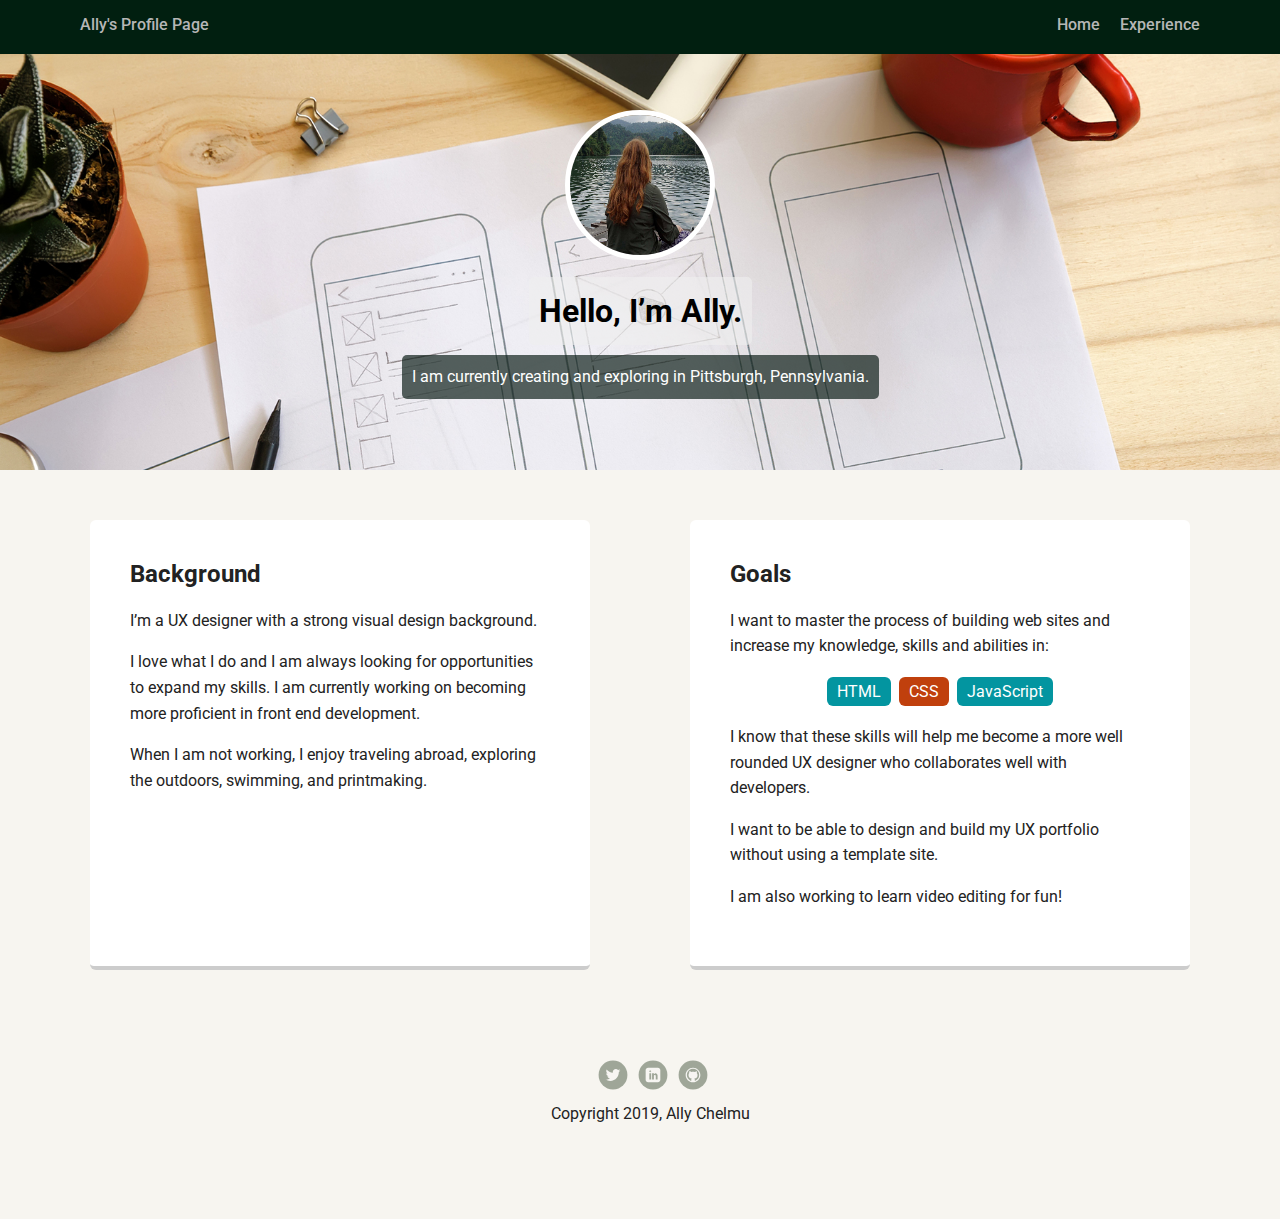
==== index.html @ c44f950e "added files" ====
<!doctype html>
<html lang="en">
<head>
  <meta charset="utf-8">
  <title>Ally's Profile</title>
  <meta name="viewport" content="width=device-width, initial-scale=1.0">
  <link rel="stylesheet" href="styles.css">
  <link href="https://fonts.googleapis.com/css?family=Muli%7CRoboto:400,300,500,700,900" rel="stylesheet"></head>
  <body>

    <div class="main-nav">
        <ul class="nav">
          <li class="name"><a href="index.html">Ally's Profile Page</a></li>
          <li><a href="index.html">Home</a></li>
          <li><a href="experience.html">Experience</a></li>
        </ul>
    </div>

    <header>
      <img src="images/thailandview.jpg" alt="Ally in Thailand" class="profile-image">
      <h1 class="tag name">Hello, I’m Ally.</h1>
      <p class="tag location">I am currently creating and exploring in Pittsburgh, Pennsylvania.</p>
    </header>

    <main class="flex">
      <div class="card">
        <h2>Background</h2>
        <p>I’m a UX designer with a strong visual design background.</p>
        <p>I love what I do and I am always looking for opportunities to expand my skills. I am currently working on becoming more proficient in front end development.  </p>
        <p>When I am not working, I enjoy traveling abroad, exploring the outdoors, swimming, and printmaking.</p>
      </div> 

      <div class="card">
        <h2>Goals</h2>
        <p>I want to master the process of building web sites and increase my knowledge, skills and abilities in:</p>
        <ul class="skills">
          <li>HTML</li>
          <li>CSS</li>
          <li>JavaScript</li>
         
        </ul>
        <p>I know that these skills will help me become a more well rounded UX designer who collaborates well with developers. </p>
        <p>I want to be able to design and build my UX portfolio without using a template site.</p>
        <p>I am also working to learn video editing for fun!</p>
      </div> 

    </main>
    <footer>
      <ul>
        <li><a href="https://twitter.com/allymcgraw" class="social twitter">Twitter</a></li>
        <li><a href="https://www.linkedin.com/in/allison-chelmu/" class="social linkedin">LinkedIn</a></li>
        <li><a href="https://github.com/allymu" class="social github">Github</a></li>
      </ul>
      <p class="copyright">Copyright 2019, Ally Chelmu</p>
    </footer>
  </body>
  </html>
---- styles.css ----
/* Global Layout Set-up */
* { 
  box-sizing: border-box;
}
  
body {
  margin: 0;
  padding: 0;
  text-align: center;
  font-family: 'Roboto', sans-serif;
  color: #222;
  background: #f7f5f0;
}
/* Link Styles */

a {
  text-decoration: none;
  font-weight: 500;
  font-stretch: semi-expanded;
  color: rgb(182, 182, 182);
}
a:hover {
  color: #a8a8c2;
  font-stretch: semi-expanded;
  font-weight: 600;
}

/* Section Styles */

.main-nav {
  width: 100%;
  background: #011f10;
  min-height: 30px;
  padding: 10px;
  position: fixed;
  text-align: center;
}
.nav {
  display: flex;
  justify-content: space-around;
  font-weight: 700;
  list-style-type: none;
  margin: 0 auto;
  padding: 0;
}

.nav .name {
    display: block;
    margin-right: auto;
    color: white;
}
.nav li {
  padding: 5px 10px 10px 10px;
}
.nav a {
  transition: all .5s;
}
.nav a:hover {
  color: white
}

header {
  text-align: center;
  background: url('images/sketches.jpg') no-repeat top center ;
  background-size: cover;
  overflow: hidden;
  padding-top: 60px;
}
header {
  line-height: 1.5;
}
header .profile-image {
  margin-top: 50px;
  width: 150px;
  height: 150px;
  border-radius: 50%;
  border: 5px solid white;
  transition: all .5s;
}
header .profile-image:hover {
  transform: scale(1.2) rotate(5deg);
}
.tag {
  background-color: #efefef9c;
  color: black;
  padding: 10px;
  border-radius: 5px;
  display: table;
  margin: 10px auto;
} 
.location {
  background-color: rgba(9, 27, 20, 0.678) ;
  color: #fff;
}
.card {
  margin: 30px;
  padding: 20px 40px 40px;
  max-width: 500px;
  text-align: left;
  background: #fff;
  border-bottom: 4px solid #ccc;
  border-radius: 6px;
  transition: all .5s;
}
.card:hover {
  border-color:#011f10;
}

ul.skills {
  padding: 0;
  text-align: center;
}

.skills li {
  border-radius: 6px;
  display: inline-block;
  background: #c0400d;
  color: white;
  padding: 5px 10px;
  margin: 2px;
}

.skills li:nth-child(odd) {
  background: #0395a0;
}

footer {
  width: 100%;
  min-height: 30px;
  padding: 20px 0 40px 20px;
}

footer .copyright {
  top: -8px;
  font-size: .75em;
}

footer ul {
  list-style-type: none;
  margin: 0;
  padding: 0;
}

footer ul li {
  display: inline-block;
}

a.social {
  display: inline-block;
  text-indent: -9999px;
  margin-left: 5px;
  width: 30px;
  height: 30px;
  background-size: 30px 30px;
  opacity: .4;
  transition: all .5s;
}
a.twitter {
  background-image: url(images/twitter.svg);
}
a.linkedin {
  background-image: url(images/linkedin.svg);
}
a.github {
  background-image: url(images/github.svg);
}
a.social:hover {
  opacity: 1;
}
.clearfix {
  clear: both;
}

/* Styles for larger screens */
@media screen and (min-width: 720px) {
  
  .flex {
      display: -ms-flexbox;      /* TWEENER - IE 10 */
      display: flex; 
      max-width: 1200px;
      -ms-flex-pack: distribute;
      justify-content: space-around;
      margin: 0 auto;
  }

  header {
    min-height: 470px;
  }

  .nav {
    max-width: 1200px;
    padding: 0 30px;
  }


  main {
    padding-top: 20px;
  }

  main p {
    line-height: 1.6em;
  }

  footer {
    font-size: 1.3em;
    max-width: 1200px;
    margin: 40px auto;
  }

}
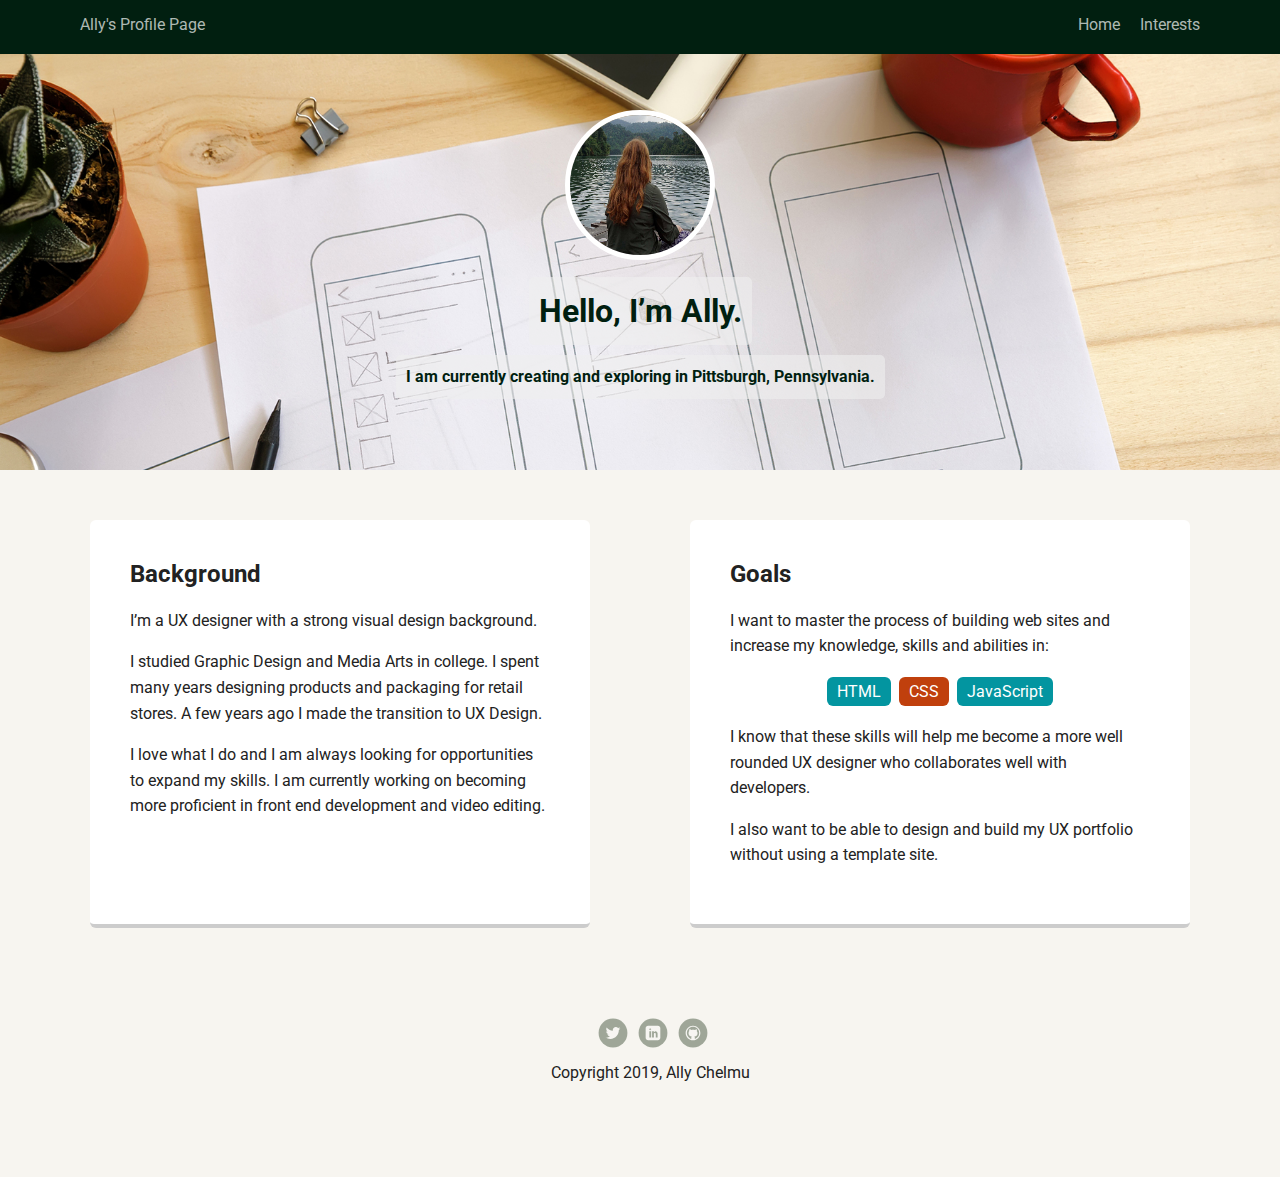
==== commit 50ff5c98: "changed to interests" ====
--- a/index.html
+++ b/index.html
@@ -12,7 +12,7 @@
         <ul class="nav">
           <li class="name"><a href="index.html">Ally's Profile Page</a></li>
           <li><a href="index.html">Home</a></li>
-          <li><a href="experience.html">Experience</a></li>
+          <li><a href="interests.html">Interests</a></li>
         </ul>
     </div>
 
@@ -23,14 +23,16 @@
     </header>
 
     <main class="flex">
-      <div class="card">
+      <section class="card">
         <h2>Background</h2>
         <p>I’m a UX designer with a strong visual design background.</p>
-        <p>I love what I do and I am always looking for opportunities to expand my skills. I am currently working on becoming more proficient in front end development.  </p>
-        <p>When I am not working, I enjoy traveling abroad, exploring the outdoors, swimming, and printmaking.</p>
-      </div> 
+        <p>I studied Graphic Design and Media Arts in college. I spent many years designing products and packaging for retail stores. A few years ago I made the transition to UX Design.</p>
+        <p>I love what I do and I am always looking for opportunities to expand my skills. I am currently working on becoming more proficient in front end development and video editing.  </p>
+      
+        </ul>
+      </section> 
 
-      <div class="card">
+      <section class="card">
         <h2>Goals</h2>
         <p>I want to master the process of building web sites and increase my knowledge, skills and abilities in:</p>
         <ul class="skills">
@@ -40,9 +42,9 @@
          
         </ul>
         <p>I know that these skills will help me become a more well rounded UX designer who collaborates well with developers. </p>
-        <p>I want to be able to design and build my UX portfolio without using a template site.</p>
-        <p>I am also working to learn video editing for fun!</p>
-      </div> 
+        <p>I also want to be able to design and build my UX portfolio without using a template site.</p>
+      
+      </section> 
 
     </main>
     <footer>
--- a/styles.css
+++ b/styles.css
@@ -15,14 +15,13 @@
 
 a {
   text-decoration: none;
-  font-weight: 500;
-  font-stretch: semi-expanded;
-  color: rgb(182, 182, 182);
+font-weight: lighter;  
+color: rgba(255, 255, 255, 0.692);
 }
 a:hover {
-  color: #a8a8c2;
-  font-stretch: semi-expanded;
-  font-weight: 600;
+  color: #white;
+  font-weight: normal;  
+  
 }
 
 /* Section Styles */
@@ -82,15 +81,16 @@
 }
 .tag {
   background-color: #efefef9c;
-  color: black;
+  color: #011f10;
   padding: 10px;
   border-radius: 5px;
   display: table;
   margin: 10px auto;
 } 
 .location {
-  background-color: rgba(9, 27, 20, 0.678) ;
-  color: #fff;
+  background-color: #efefef9c;
+  color: #011f10;
+  font-weight: bold
 }
 .card {
   margin: 30px;
@@ -122,6 +122,24 @@
 
 .skills li:nth-child(odd) {
   background: #0395a0;
+}
+
+ul.interests {
+  padding: 0;
+  text-align: center;
+}
+
+.interests li {
+  border-radius: 6px;
+  display: inline-block;
+  background: #011f10;
+  color: white;
+  padding: 5px 10px;
+  margin: 2px;
+}
+
+.interests li:nth-child(odd) {
+  background: #083d27;
 }
 
 footer {
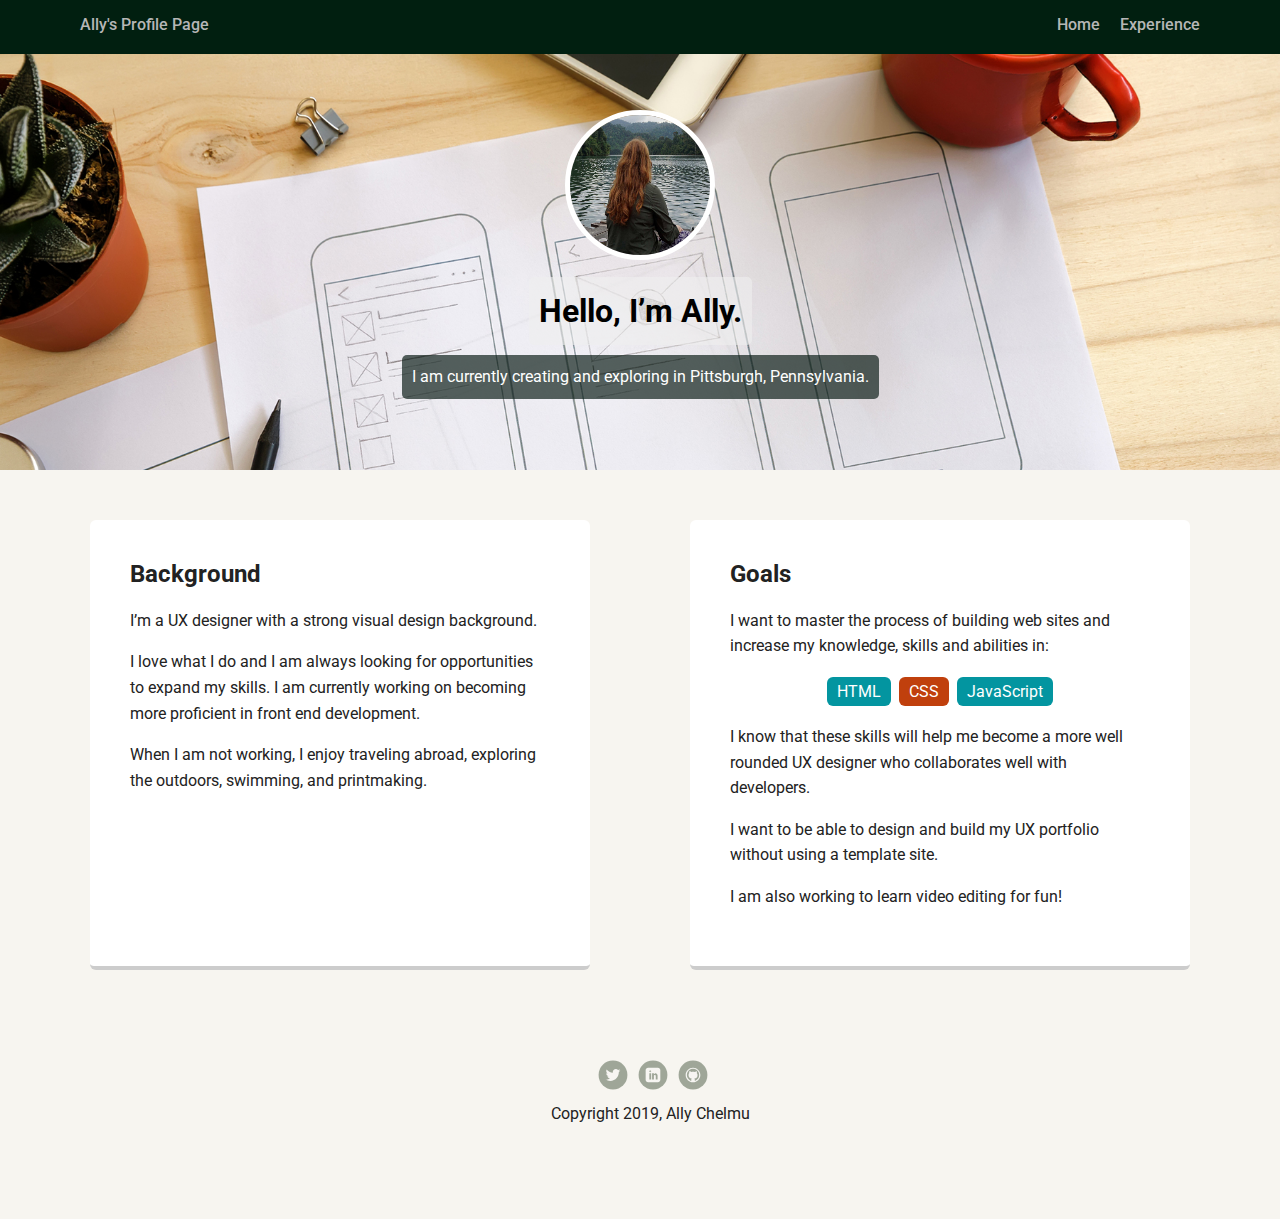
==== commit 91ffb888: "Revert "changed to interests"" ====
--- a/index.html
+++ b/index.html
@@ -12,7 +12,7 @@
         <ul class="nav">
           <li class="name"><a href="index.html">Ally's Profile Page</a></li>
           <li><a href="index.html">Home</a></li>
-          <li><a href="interests.html">Interests</a></li>
+          <li><a href="experience.html">Experience</a></li>
         </ul>
     </div>
 
@@ -23,16 +23,14 @@
     </header>
 
     <main class="flex">
-      <section class="card">
+      <div class="card">
         <h2>Background</h2>
         <p>I’m a UX designer with a strong visual design background.</p>
-        <p>I studied Graphic Design and Media Arts in college. I spent many years designing products and packaging for retail stores. A few years ago I made the transition to UX Design.</p>
-        <p>I love what I do and I am always looking for opportunities to expand my skills. I am currently working on becoming more proficient in front end development and video editing.  </p>
-      
-        </ul>
-      </section> 
+        <p>I love what I do and I am always looking for opportunities to expand my skills. I am currently working on becoming more proficient in front end development.  </p>
+        <p>When I am not working, I enjoy traveling abroad, exploring the outdoors, swimming, and printmaking.</p>
+      </div> 
 
-      <section class="card">
+      <div class="card">
         <h2>Goals</h2>
         <p>I want to master the process of building web sites and increase my knowledge, skills and abilities in:</p>
         <ul class="skills">
@@ -42,9 +40,9 @@
          
         </ul>
         <p>I know that these skills will help me become a more well rounded UX designer who collaborates well with developers. </p>
-        <p>I also want to be able to design and build my UX portfolio without using a template site.</p>
-      
-      </section> 
+        <p>I want to be able to design and build my UX portfolio without using a template site.</p>
+        <p>I am also working to learn video editing for fun!</p>
+      </div> 
 
     </main>
     <footer>
--- a/styles.css
+++ b/styles.css
@@ -15,13 +15,14 @@
 
 a {
   text-decoration: none;
-font-weight: lighter;  
-color: rgba(255, 255, 255, 0.692);
+  font-weight: 500;
+  font-stretch: semi-expanded;
+  color: rgb(182, 182, 182);
 }
 a:hover {
-  color: #white;
-  font-weight: normal;  
-  
+  color: #a8a8c2;
+  font-stretch: semi-expanded;
+  font-weight: 600;
 }
 
 /* Section Styles */
@@ -81,16 +82,15 @@
 }
 .tag {
   background-color: #efefef9c;
-  color: #011f10;
+  color: black;
   padding: 10px;
   border-radius: 5px;
   display: table;
   margin: 10px auto;
 } 
 .location {
-  background-color: #efefef9c;
-  color: #011f10;
-  font-weight: bold
+  background-color: rgba(9, 27, 20, 0.678) ;
+  color: #fff;
 }
 .card {
   margin: 30px;
@@ -122,24 +122,6 @@
 
 .skills li:nth-child(odd) {
   background: #0395a0;
-}
-
-ul.interests {
-  padding: 0;
-  text-align: center;
-}
-
-.interests li {
-  border-radius: 6px;
-  display: inline-block;
-  background: #011f10;
-  color: white;
-  padding: 5px 10px;
-  margin: 2px;
-}
-
-.interests li:nth-child(odd) {
-  background: #083d27;
 }
 
 footer {
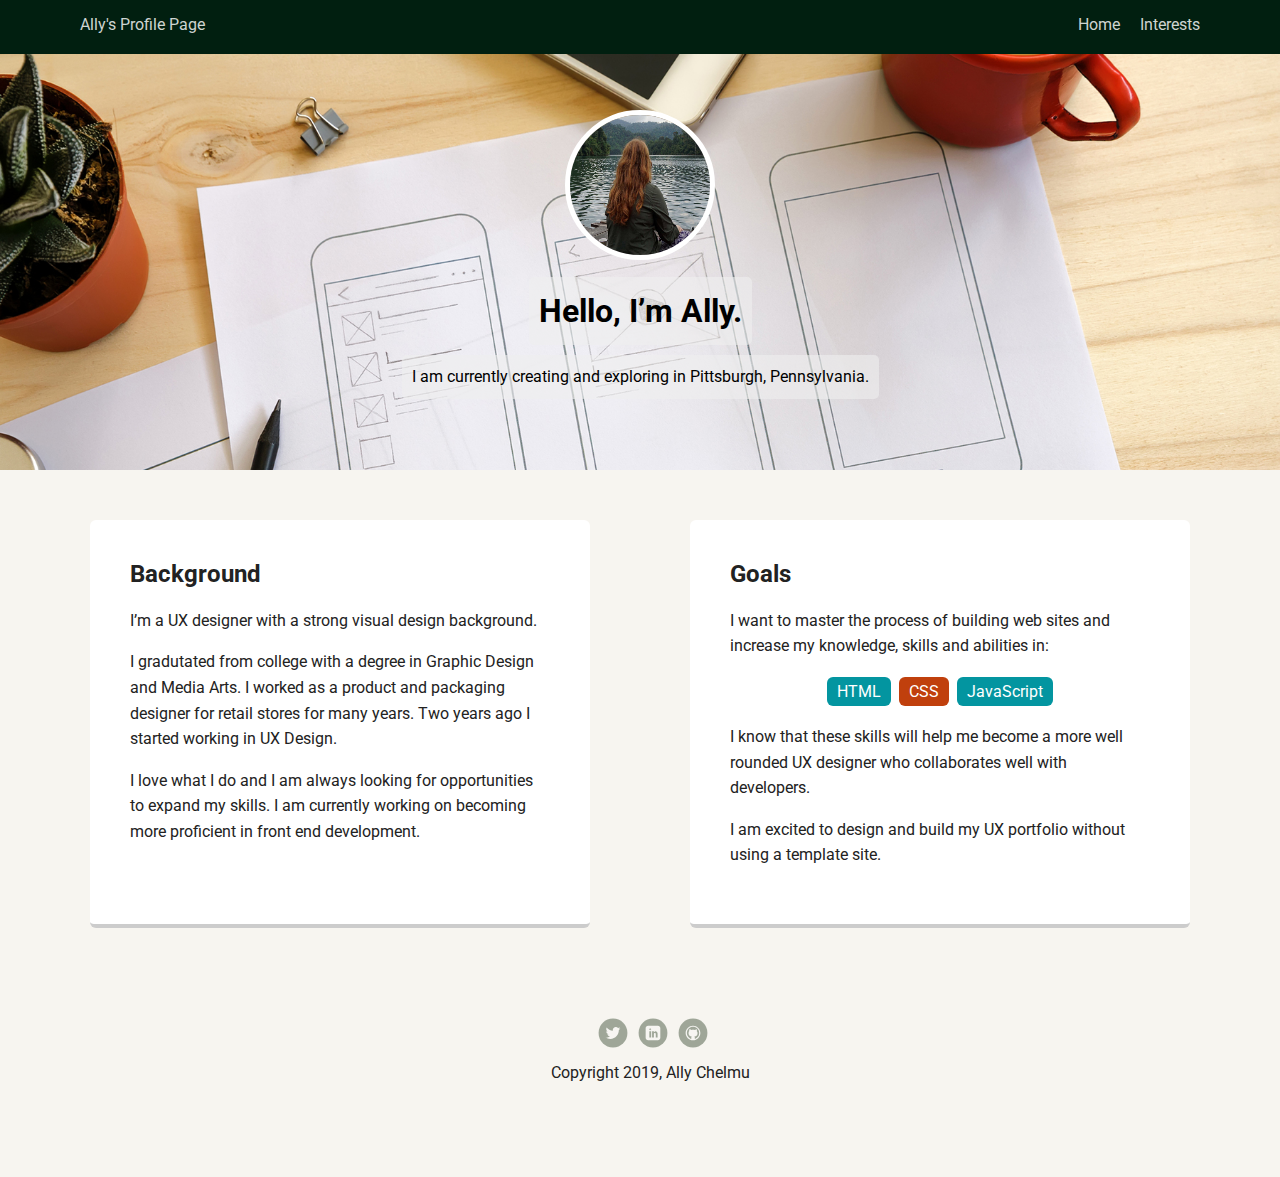
==== commit aae0e04e: "new changes in css and interests page" ====
--- a/index.html
+++ b/index.html
@@ -8,13 +8,13 @@
   <link href="https://fonts.googleapis.com/css?family=Muli%7CRoboto:400,300,500,700,900" rel="stylesheet"></head>
   <body>
 
-    <div class="main-nav">
+    <nav class="main-nav">
         <ul class="nav">
           <li class="name"><a href="index.html">Ally's Profile Page</a></li>
           <li><a href="index.html">Home</a></li>
-          <li><a href="experience.html">Experience</a></li>
+          <li><a href="interests.html">Interests</a></li>
         </ul>
-    </div>
+      </nav>
 
     <header>
       <img src="images/thailandview.jpg" alt="Ally in Thailand" class="profile-image">
@@ -23,26 +23,25 @@
     </header>
 
     <main class="flex">
-      <div class="card">
+
+      <section class="card">
         <h2>Background</h2>
         <p>I’m a UX designer with a strong visual design background.</p>
+        <p>I gradutated from college with a degree in Graphic Design and Media Arts.  I worked as a product and packaging designer for retail stores for many years.  Two years ago I started working in UX Design.</p>
         <p>I love what I do and I am always looking for opportunities to expand my skills. I am currently working on becoming more proficient in front end development.  </p>
-        <p>When I am not working, I enjoy traveling abroad, exploring the outdoors, swimming, and printmaking.</p>
-      </div> 
+      </section> 
 
-      <div class="card">
+      <section class="card">
         <h2>Goals</h2>
         <p>I want to master the process of building web sites and increase my knowledge, skills and abilities in:</p>
         <ul class="skills">
           <li>HTML</li>
           <li>CSS</li>
           <li>JavaScript</li>
-         
         </ul>
         <p>I know that these skills will help me become a more well rounded UX designer who collaborates well with developers. </p>
-        <p>I want to be able to design and build my UX portfolio without using a template site.</p>
-        <p>I am also working to learn video editing for fun!</p>
-      </div> 
+        <p>I am excited to design and build my UX portfolio without using a template site.</p>
+      </section> 
 
     </main>
     <footer>
--- a/styles.css
+++ b/styles.css
@@ -15,14 +15,13 @@
 
 a {
   text-decoration: none;
-  font-weight: 500;
-  font-stretch: semi-expanded;
-  color: rgb(182, 182, 182);
-}
+  font-weight: lighter;
+  color: rgba(255, 255, 255, 0.815);
+}
+
 a:hover {
-  color: #a8a8c2;
-  font-stretch: semi-expanded;
-  font-weight: 600;
+  color: #ffffff;
+  font-weight: regular;
 }
 
 /* Section Styles */
@@ -89,8 +88,8 @@
   margin: 10px auto;
 } 
 .location {
-  background-color: rgba(9, 27, 20, 0.678) ;
-  color: #fff;
+  background-color: #efefef9c ;
+  color: #black;
 }
 .card {
   margin: 30px;
@@ -122,6 +121,15 @@
 
 .skills li:nth-child(odd) {
   background: #0395a0;
+}
+
+.interests li {
+  border-radius: 6px;
+  display: inline-block;
+  background: #073111;
+  color: white;
+  padding: 5px 10px;
+  margin: 2px;
 }
 
 footer {
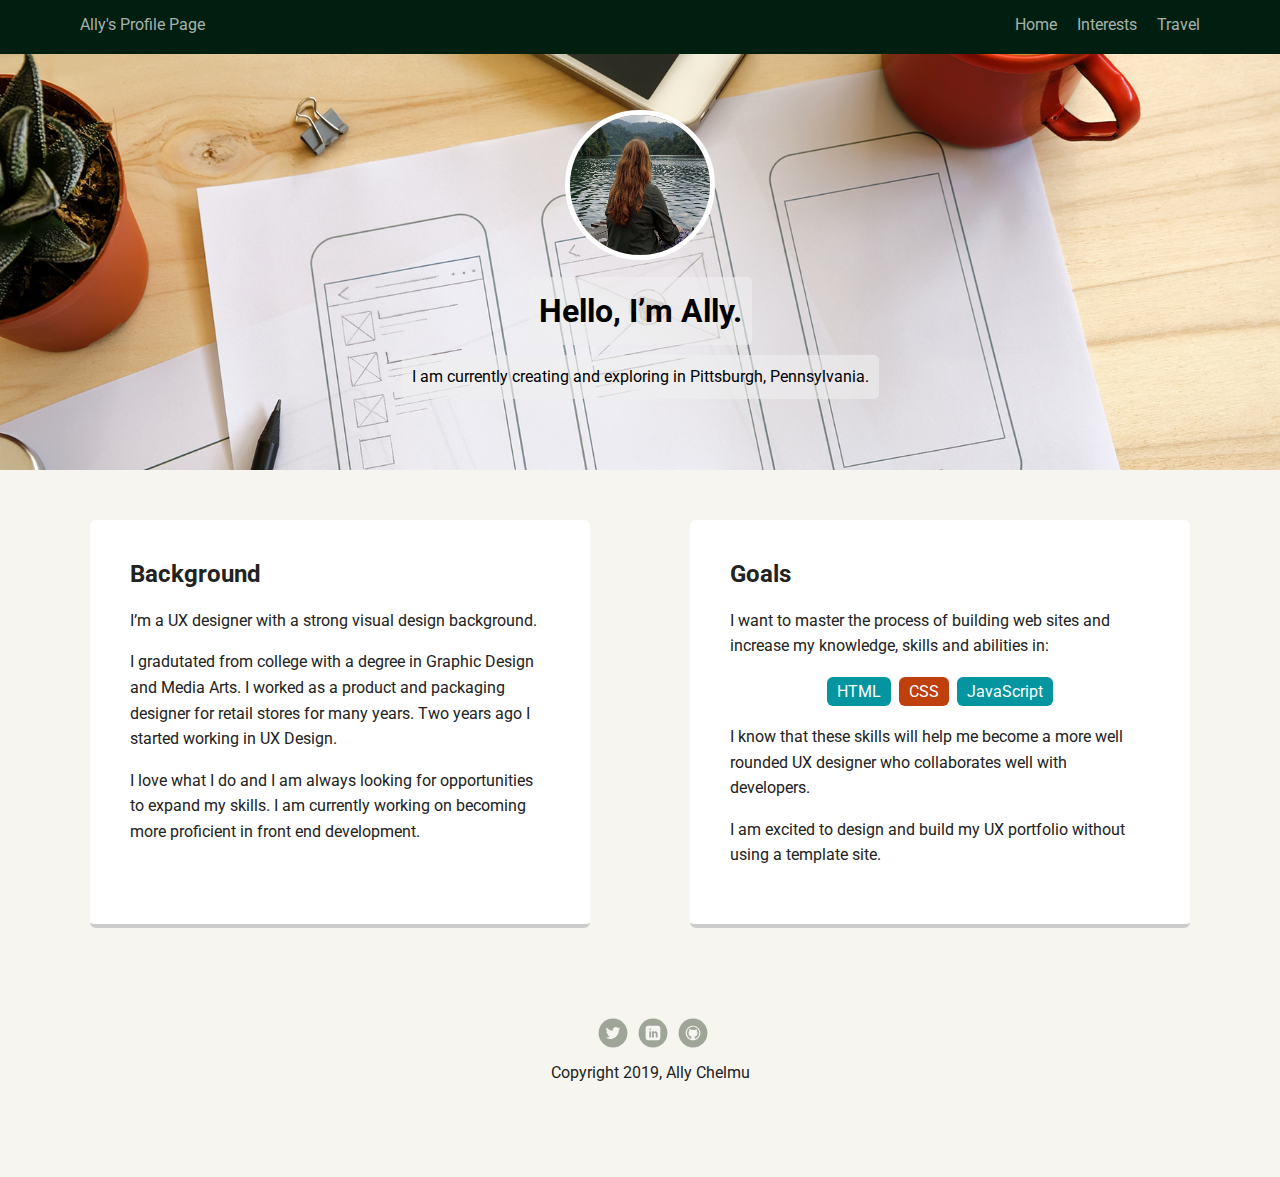
==== commit 16243c16: "new page add" ====
--- a/index.html
+++ b/index.html
@@ -13,6 +13,7 @@
           <li class="name"><a href="index.html">Ally's Profile Page</a></li>
           <li><a href="index.html">Home</a></li>
           <li><a href="interests.html">Interests</a></li>
+          <li><a href="travel.html">Travel</a></li>
         </ul>
       </nav>
 
--- a/styles.css
+++ b/styles.css
@@ -16,7 +16,7 @@
 a {
   text-decoration: none;
   font-weight: lighter;
-  color: rgba(255, 255, 255, 0.815);
+  color: rgba(255, 255, 255, 0.664);
 }
 
 a:hover {
@@ -132,6 +132,7 @@
   margin: 2px;
 }
 
+
 footer {
   width: 100%;
   min-height: 30px;
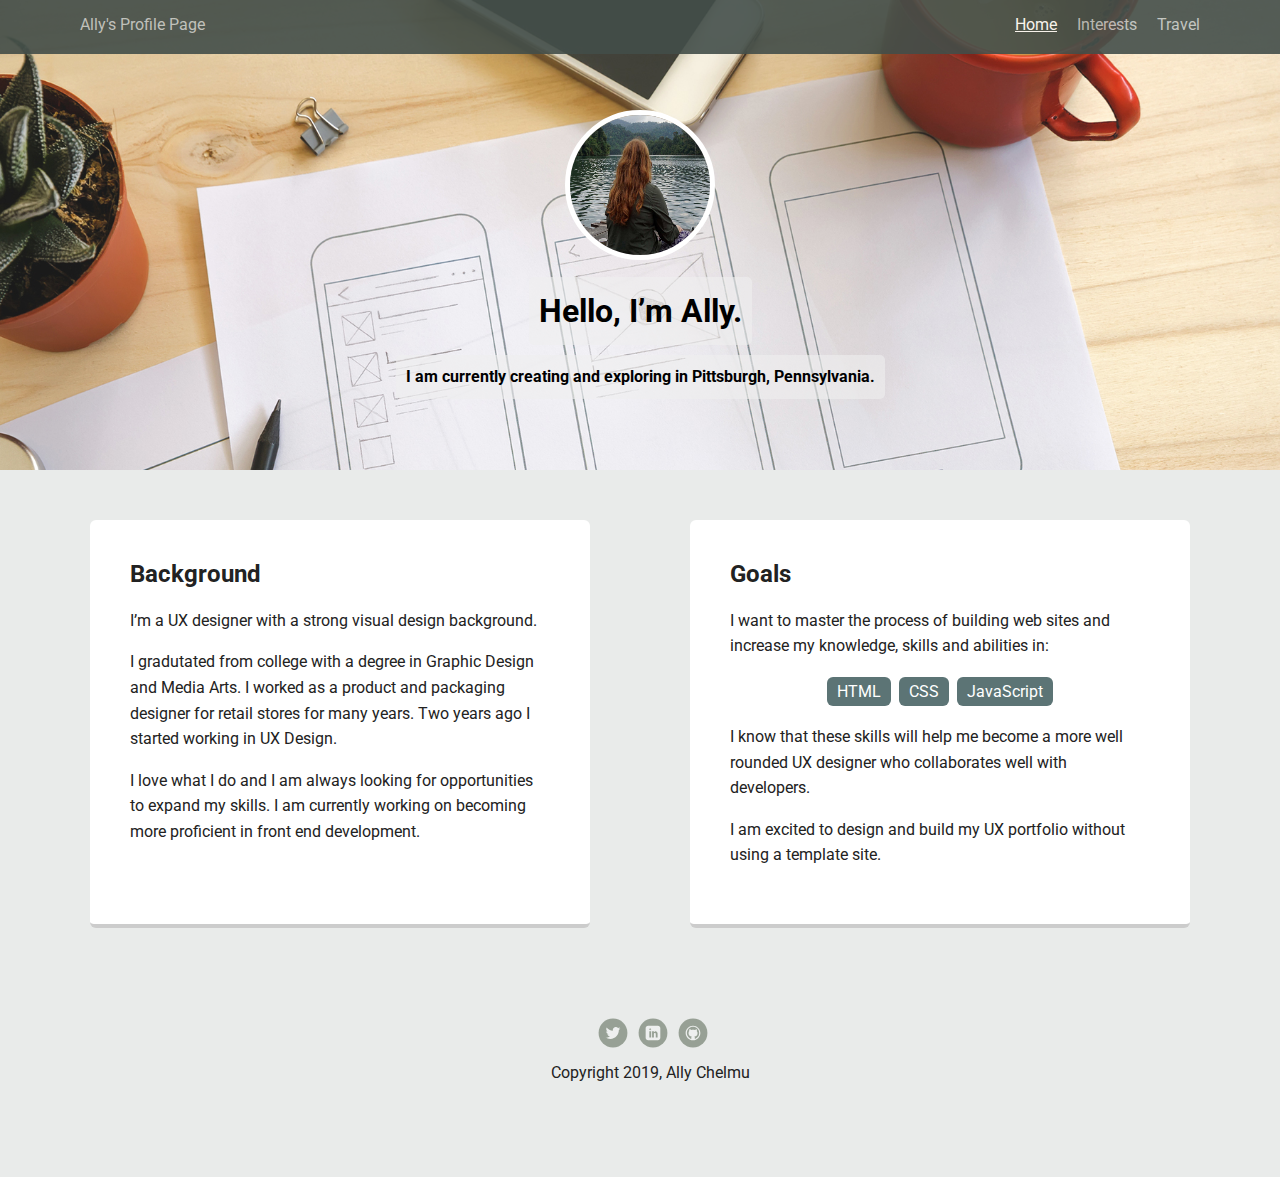
==== commit c1595f8d: "final updates" ====
--- a/index.html
+++ b/index.html
@@ -11,7 +11,7 @@
     <nav class="main-nav">
         <ul class="nav">
           <li class="name"><a href="index.html">Ally's Profile Page</a></li>
-          <li><a href="index.html">Home</a></li>
+          <li><a class="current" href="index.html">Home</a></li>
           <li><a href="interests.html">Interests</a></li>
           <li><a href="travel.html">Travel</a></li>
         </ul>
--- a/styles.css
+++ b/styles.css
@@ -9,7 +9,7 @@
   text-align: center;
   font-family: 'Roboto', sans-serif;
   color: #222;
-  background: #f7f5f0;
+  background: #e9ebea;
 }
 /* Link Styles */
 
@@ -28,7 +28,8 @@
 
 .main-nav {
   width: 100%;
-  background: #011f10;
+  background: #434e4a;
+  opacity: 90%;
   min-height: 30px;
   padding: 10px;
   position: fixed;
@@ -57,10 +58,14 @@
 .nav a:hover {
   color: white
 }
+.nav .current {
+  text-decoration: underline;
+  color: white
+}
 
 header {
   text-align: center;
-  background: url('images/sketches.jpg') no-repeat top center ;
+  background: url('images/sketches.jpg') no-repeat top center;
   background-size: cover;
   overflow: hidden;
   padding-top: 60px;
@@ -77,7 +82,7 @@
   transition: all .5s;
 }
 header .profile-image:hover {
-  transform: scale(1.2) rotate(5deg);
+  transform: scale(1.0) rotate(5deg);
 }
 .tag {
   background-color: #efefef9c;
@@ -90,6 +95,7 @@
 .location {
   background-color: #efefef9c ;
   color: #black;
+  font-weight: bold;
 }
 .card {
   margin: 30px;
@@ -101,10 +107,47 @@
   border-radius: 6px;
   transition: all .5s;
 }
+.card_big {
+  margin: 30px;
+  padding: 20px 40px 40px;
+  max-width: 75%;
+  text-align: left;
+  background: #fff;
+  border-bottom: 4px solid #ccc;
+  border-radius: 6px;
+  transition: all .5s;
+}
+
 .card:hover {
   border-color:#011f10;
 }
 
+.card_big:hover {
+  border-color:#011f10;
+}
+
+div.gallery {
+  margin: 15px;
+  border: 1px solid #ccc;
+  float: center;
+  width: 400px;
+  background-color: white;
+}
+
+div.gallery:hover {
+  border: 1px solid rgb(175, 175, 175);
+}
+
+div.gallery img {
+  width: 100%;
+  height: auto;
+}
+
+div.desc {
+  padding: 10px;
+  text-align: center;
+}
+
 ul.skills {
   padding: 0;
   text-align: center;
@@ -113,20 +156,17 @@
 .skills li {
   border-radius: 6px;
   display: inline-block;
-  background: #c0400d;
+  background: #5c7475;
   color: white;
   padding: 5px 10px;
   margin: 2px;
 }
 
-.skills li:nth-child(odd) {
-  background: #0395a0;
-}
 
 .interests li {
   border-radius: 6px;
   display: inline-block;
-  background: #073111;
+  background: #273d31;
   color: white;
   padding: 5px 10px;
   margin: 2px;
@@ -201,7 +241,6 @@
     padding: 0 30px;
   }
 
-
   main {
     padding-top: 20px;
   }
